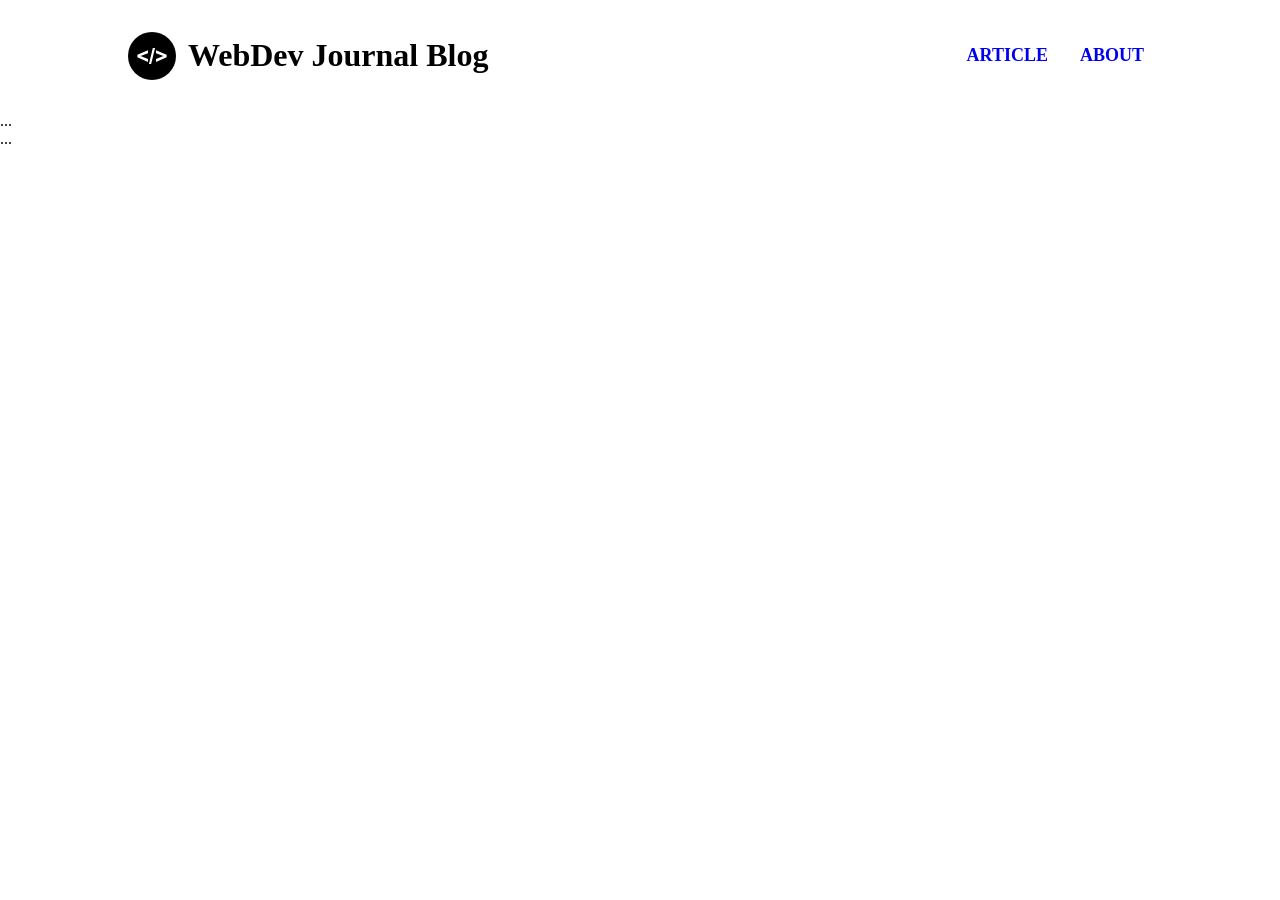
==== index.html @ 94ceb1b5 "site header html, and basic  css styling" ====
<!doctype html>
<html lang="en">
  <head>
    <!-- Basic meta -->
    <meta charset="UTF-8" />
    <meta name="viewport" content="width=device-width, initial-scale=1.0" />

    <!-- SEO & author -->
    <meta
      name="description"
      content="A learning journal blog documenting my front-end development journey using accessible HTML, CSS Grid, and Flexbox."
    />
    <meta name="author" content="Federico Celia" />

    <title>WebDeV Journal Blog</title>

    <!-- Favicons -->
    <link
      rel="icon"
      type="image/x-icon"
      href="./images/Favicon/Learning-journal-blog-favicon.ico"
    />

    <link
      rel="apple-touch-icon"
      sizes="180x180"
      href="./images/Favicon/Learning-journal-blog-favicon-180x180.png"
    />

    <link
      rel="icon"
      type="image/png"
      sizes="32x32"
      href="./images/Favicon/Learning-journal-blog-favicon-32x32.png"
    />
    <link
      rel="icon"
      type="image/png"
      sizes="16x16"
      href="./images/Favicon/Learning-journal-blog-favicon-16x16.png"
    />
    <link
      rel="icon"
      type="image/png"
      href="./images/Favicon/Learning-journal-blog-favicon.png"
    />
    <!-- Preferred system color-->

    <!-- <meta name="color-scheme" content="light dark" /> -->

    <!-- Styles -->
    <link rel="stylesheet" href="./css/style.css" />

    <!-- Script -->
    <script src="./script/script.js" defer></script>
  </head>

  <body>
    <header class="site-top-bar">
      <div class="site-branding-title">
        <svg
          class="site-logo"
          xmlns="http://www.w3.org/2000/svg"
          viewBox="0 0 512 512"
          role="img"
          aria-labelledby="logo-title logo-desc"
          focusable="false"
        >
          <title id="logo-title">WebDev Journal Blog</title>
          <desc id="logo-desc">
            Circular logo representing the WebDev Journal Blog.
          </desc>

          <circle cx="256" cy="256" r="256" />

          <g>
            <path
              fill="#ffffff"
              d="M213.12,319.776L99.872,270.544V243.28l113.248-49.008v32.112l-79.008,30.208l79.008,31.328V319.776z"
            />
            <path
              fill="#ffffff"
              d="M223.6,341.408l40.912-170.832h23.776l-41.36,170.832H223.6z"
            />
            <path
              fill="#ffffff"
              d="M298.768,319.904V288l79.104-31.104l-79.104-30.752V194.48l113.36,49.008v27.04L298.768,319.904z"
            />
          </g>
        </svg>

        <h1>WebDev Journal Blog</h1>
      </div>
      <nav class="nav-bar" aria-label="Primary navigation">
        <ul class="nav-bar-list">
          <!-- Home page <li><a href="index.html">Home</a></li> -->
          <li class="nav-links"><a href="./full-article.html">Article</a></li>
          <li class="nav-links"><a href="./about.html">About</a></li>
        </ul>
      </nav>
    </header>
    <main>...</main>
    <footer>...</footer>
  </body>
</html>
---- css/style.css ----
html,
body {
  margin: 0;
  padding: 0;
}

/* Header layout */
.site-top-bar {
  display: flex;
  justify-content: space-between;
  align-items: center;
  padding: 1rem;
  max-width: 80%;
  margin: 0 auto;
}

/* Branding */
.site-branding-title {
  display: flex;
  align-items: center;
  gap: 0.75rem;
}

.site-logo {
  width: 3rem;
  height: auto;
}

/* Navigation */
.nav-bar-list {
  display: flex;
  gap: 1rem;
  list-style: none;
  margin: 0;
  padding: 0;
}

.nav-bar-list a {
  text-decoration: none;
  display: block;
  padding: 0.5rem;
  text-transform: uppercase;
  font-size: 1.125rem;
  font-weight: 600;
}
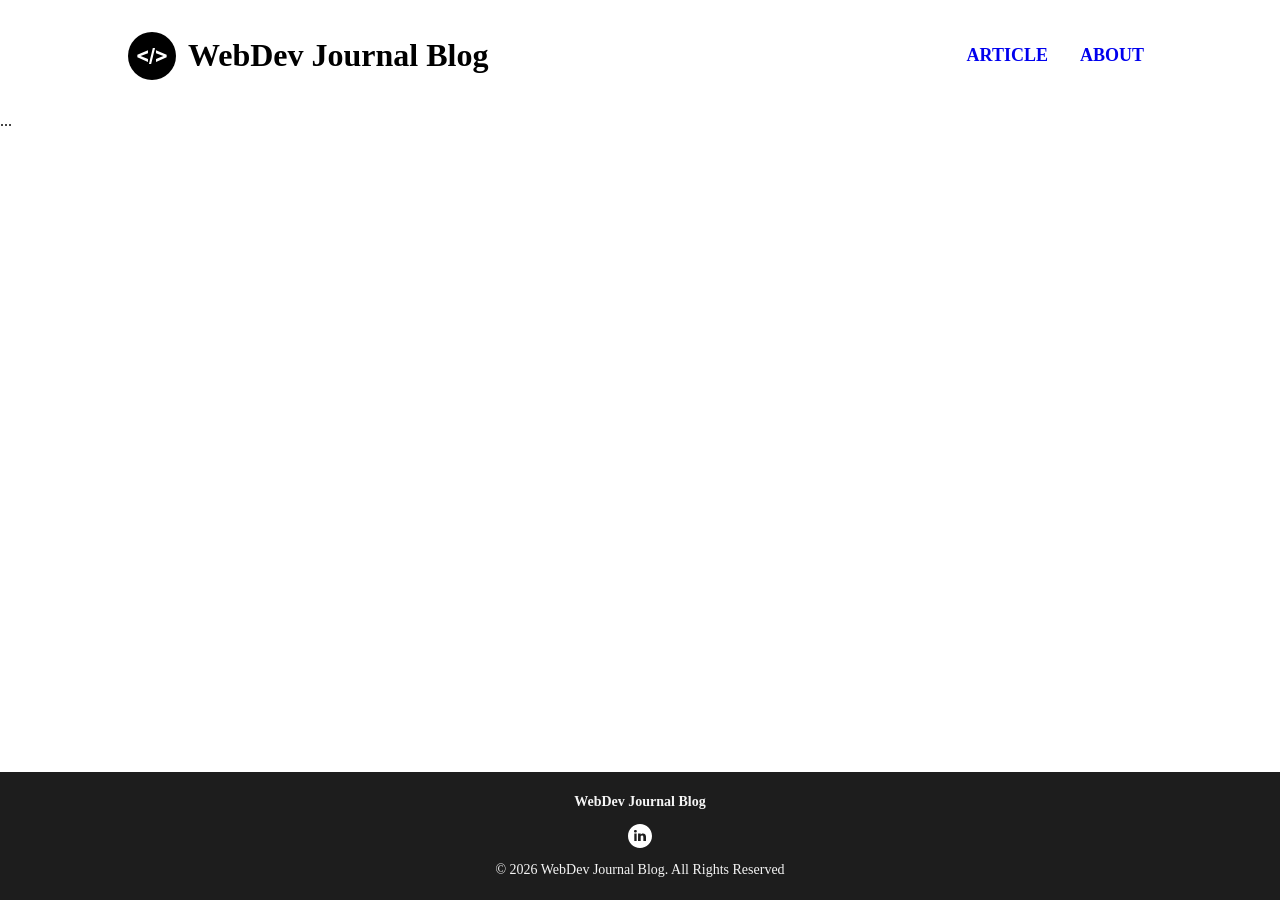
==== commit 51109368: "site footer html, and basic css styling" ====
--- a/index.html
+++ b/index.html
@@ -100,6 +100,34 @@
       </nav>
     </header>
     <main>...</main>
-    <footer>...</footer>
+    <footer class="site-footer">
+      <strong class="footer-title">WebDev Journal Blog</strong>
+
+      <nav aria-label="Footer social links">
+        <address>
+          <a
+            href="https://www.linkedin.com/in/federico-celia-13b3851a8/"
+            target="_blank"
+            rel="noopener noreferrer"
+            aria-label="Visit Federico Celia on LinkedIn"
+          >
+            <svg
+              class="social-icon"
+              xmlns="http://www.w3.org/2000/svg"
+              viewBox="-143 145 512 512"
+              aria-hidden="true"
+              focusable="false"
+            >
+              <path
+                class="social-icon-path"
+                d="M113,145c-141.4,0-256,114.6-256,256s114.6,256,256,256s256-114.6,256-256S254.4,145,113,145z M41.4,508.1H-8.5V348.4h49.9V508.1z M15.1,328.4h-0.4c-18.1,0-29.8-12.2-29.8-27.7c0-15.8,12.1-27.7,30.5-27.7c18.4,0,29.7,11.9,30.1,27.7C45.6,316.1,33.9,328.4,15.1,328.4z M241,508.1h-56.6v-82.6c0-21.6-8.8-36.4-28.3-36.4c-14.9,0-23.2,10-27,19.6c-1.4,3.4-1.2,8.2-1.2,13.1v86.3H71.8c0,0,0.7-146.4,0-159.7h56.1v25.1c3.3-11,21.2-26.6,49.8-26.6c35.5,0,63.3,23,63.3,72.4V508.1z"
+              />
+            </svg>
+          </a>
+        </address>
+      </nav>
+
+      <p class="copyright">© 2026 WebDev Journal Blog. All Rights Reserved</p>
+    </footer>
   </body>
 </html>
--- a/css/style.css
+++ b/css/style.css
@@ -2,6 +2,12 @@
 body {
   margin: 0;
   padding: 0;
+}
+
+body {
+  min-height: 100vh;
+  display: grid;
+  grid-template-rows: auto 1fr auto;
 }
 
 /* Header layout */
@@ -10,8 +16,8 @@
   justify-content: space-between;
   align-items: center;
   padding: 1rem;
-  max-width: 80%;
   margin: 0 auto;
+  width: 80%;
 }
 
 /* Branding */
@@ -43,3 +49,28 @@
   font-size: 1.125rem;
   font-weight: 600;
 }
+
+.site-footer {
+  display: flex;
+  flex-direction: column;
+  align-items: center;
+  justify-content: center;
+  background-color: #1d1d1d;
+  color: #f5f5f5;
+  font-size: 0.875rem;
+  margin: auto auto 0 auto;
+  padding: 0.5rem 0;
+  width: 100%;
+}
+
+.footer-title {
+  margin-top: 0.875rem;
+}
+
+.social-icon {
+  margin-top: 0.875rem;
+  width: 1.5rem;
+  height: auto;
+  display: block;
+  fill: white;
+}
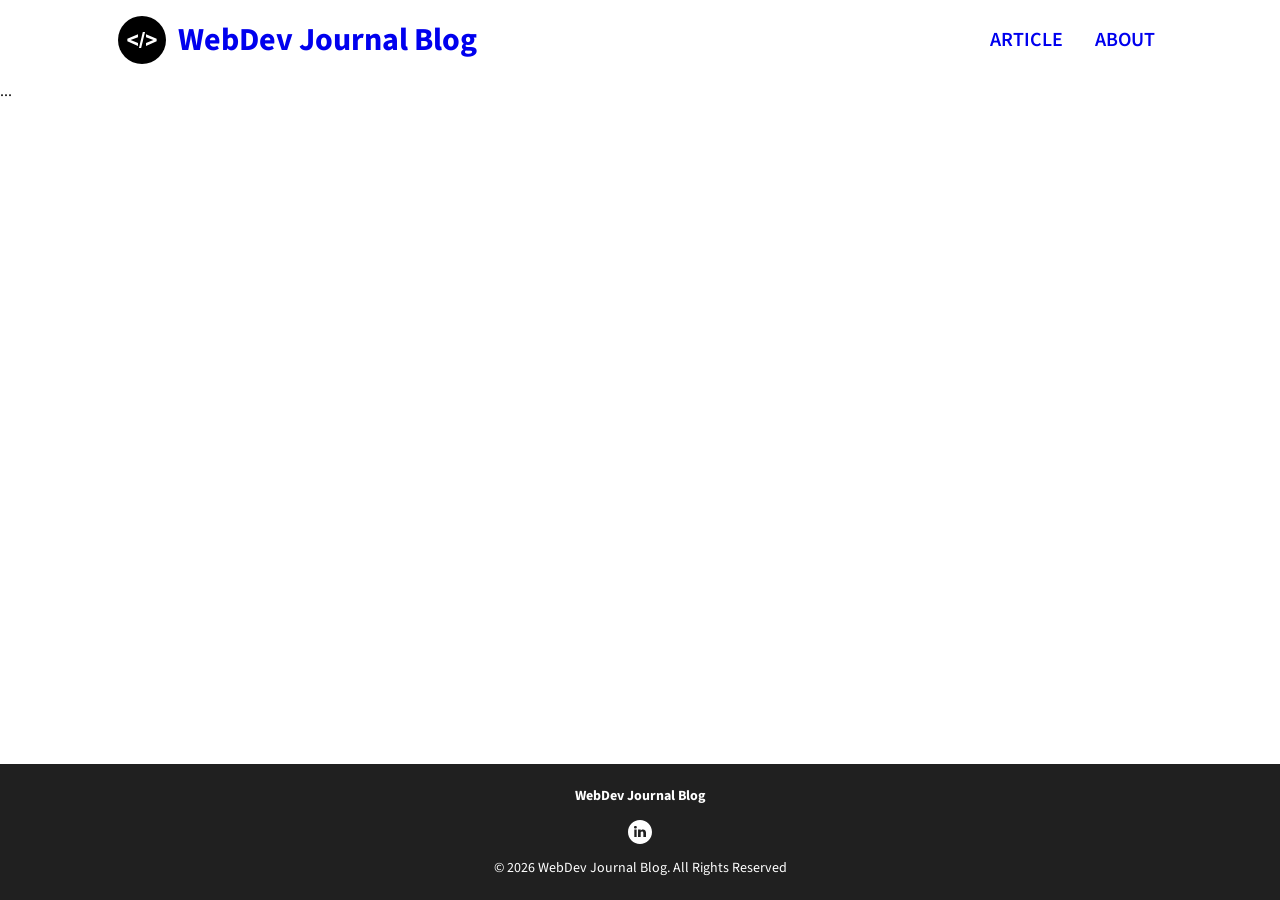
==== commit 0bace2f4: "add google font Source Sans and backup fonts, improve responsive header layout" ====
--- a/index.html
+++ b/index.html
@@ -48,6 +48,13 @@
 
     <!-- <meta name="color-scheme" content="light dark" /> -->
 
+    <!-- Fonts-->
+    <link rel="preconnect" href="https://fonts.googleapis.com" />
+    <link rel="preconnect" href="https://fonts.gstatic.com" crossorigin />
+    <link
+      href="https://fonts.googleapis.com/css2?family=Source+Sans+3:ital,wght@0,200..900;1,200..900&display=swap"
+      rel="stylesheet"
+    />
     <!-- Styles -->
     <link rel="stylesheet" href="./css/style.css" />
 
@@ -89,7 +96,7 @@
           </g>
         </svg>
 
-        <h1>WebDev Journal Blog</h1>
+        <a href="./index.html" class="brand-title">WebDev Journal Blog</a>
       </div>
       <nav class="nav-bar" aria-label="Primary navigation">
         <ul class="nav-bar-list">
--- a/css/style.css
+++ b/css/style.css
@@ -1,3 +1,7 @@
+* {
+  box-sizing: border-box;
+}
+
 html,
 body {
   margin: 0;
@@ -8,22 +12,33 @@
   min-height: 100vh;
   display: grid;
   grid-template-rows: auto 1fr auto;
+  font-family:
+    "Source Sans 3", "Source Sans Pro", system-ui, "Segoe UI", Roboto,
+    sans-serif;
+  color: rgb(14, 14, 14, 1);
+  background-color: rgb(255, 255, 255, 1);
+}
+
+h1 {
+  margin: 0;
+  padding: 0;
 }
 
 /* Header layout */
 .site-top-bar {
   display: flex;
-  justify-content: space-between;
-  align-items: center;
-  padding: 1rem;
-  margin: 0 auto;
-  width: 80%;
+  flex-direction: column;
+  justify-self: space-between;
+  width: 100%;
+  gap: 0.5rem;
+  padding: 1rem 1.25rem;
 }
 
 /* Branding */
 .site-branding-title {
   display: flex;
   align-items: center;
+  justify-content: center;
   gap: 0.75rem;
 }
 
@@ -32,9 +47,22 @@
   height: auto;
 }
 
+.brand-title {
+  font-size: clamp(1rem, 4vw, 2rem);
+  font-weight: 700;
+  text-decoration: none;
+}
+
 /* Navigation */
+
+.nav-bar {
+  display: flex;
+  justify-content: center;
+  align-items: center;
+}
 .nav-bar-list {
   display: flex;
+  justify-content: center;
   gap: 1rem;
   list-style: none;
   margin: 0;
@@ -46,7 +74,7 @@
   display: block;
   padding: 0.5rem;
   text-transform: uppercase;
-  font-size: 1.125rem;
+  font-size: clamp(0.875rem, 3vw, 1.25rem);
   font-weight: 600;
 }
 
@@ -55,10 +83,9 @@
   flex-direction: column;
   align-items: center;
   justify-content: center;
-  background-color: #1d1d1d;
-  color: #f5f5f5;
+  background-color: rgb(32, 32, 32, 1);
+  color: rgb(255, 255, 255, 1);
   font-size: 0.875rem;
-  margin: auto auto 0 auto;
   padding: 0.5rem 0;
   width: 100%;
 }
@@ -72,5 +99,17 @@
   width: 1.5rem;
   height: auto;
   display: block;
-  fill: white;
+  fill: rgb(255, 255, 255, 1);
 }
+
+@media (min-width: 414px) {
+  .site-top-bar {
+    flex-direction: row;
+    justify-content: space-between;
+    margin-inline: auto;
+    max-width: 1085px;
+  }
+}
+
+@media (min-width: 1085px) {
+}
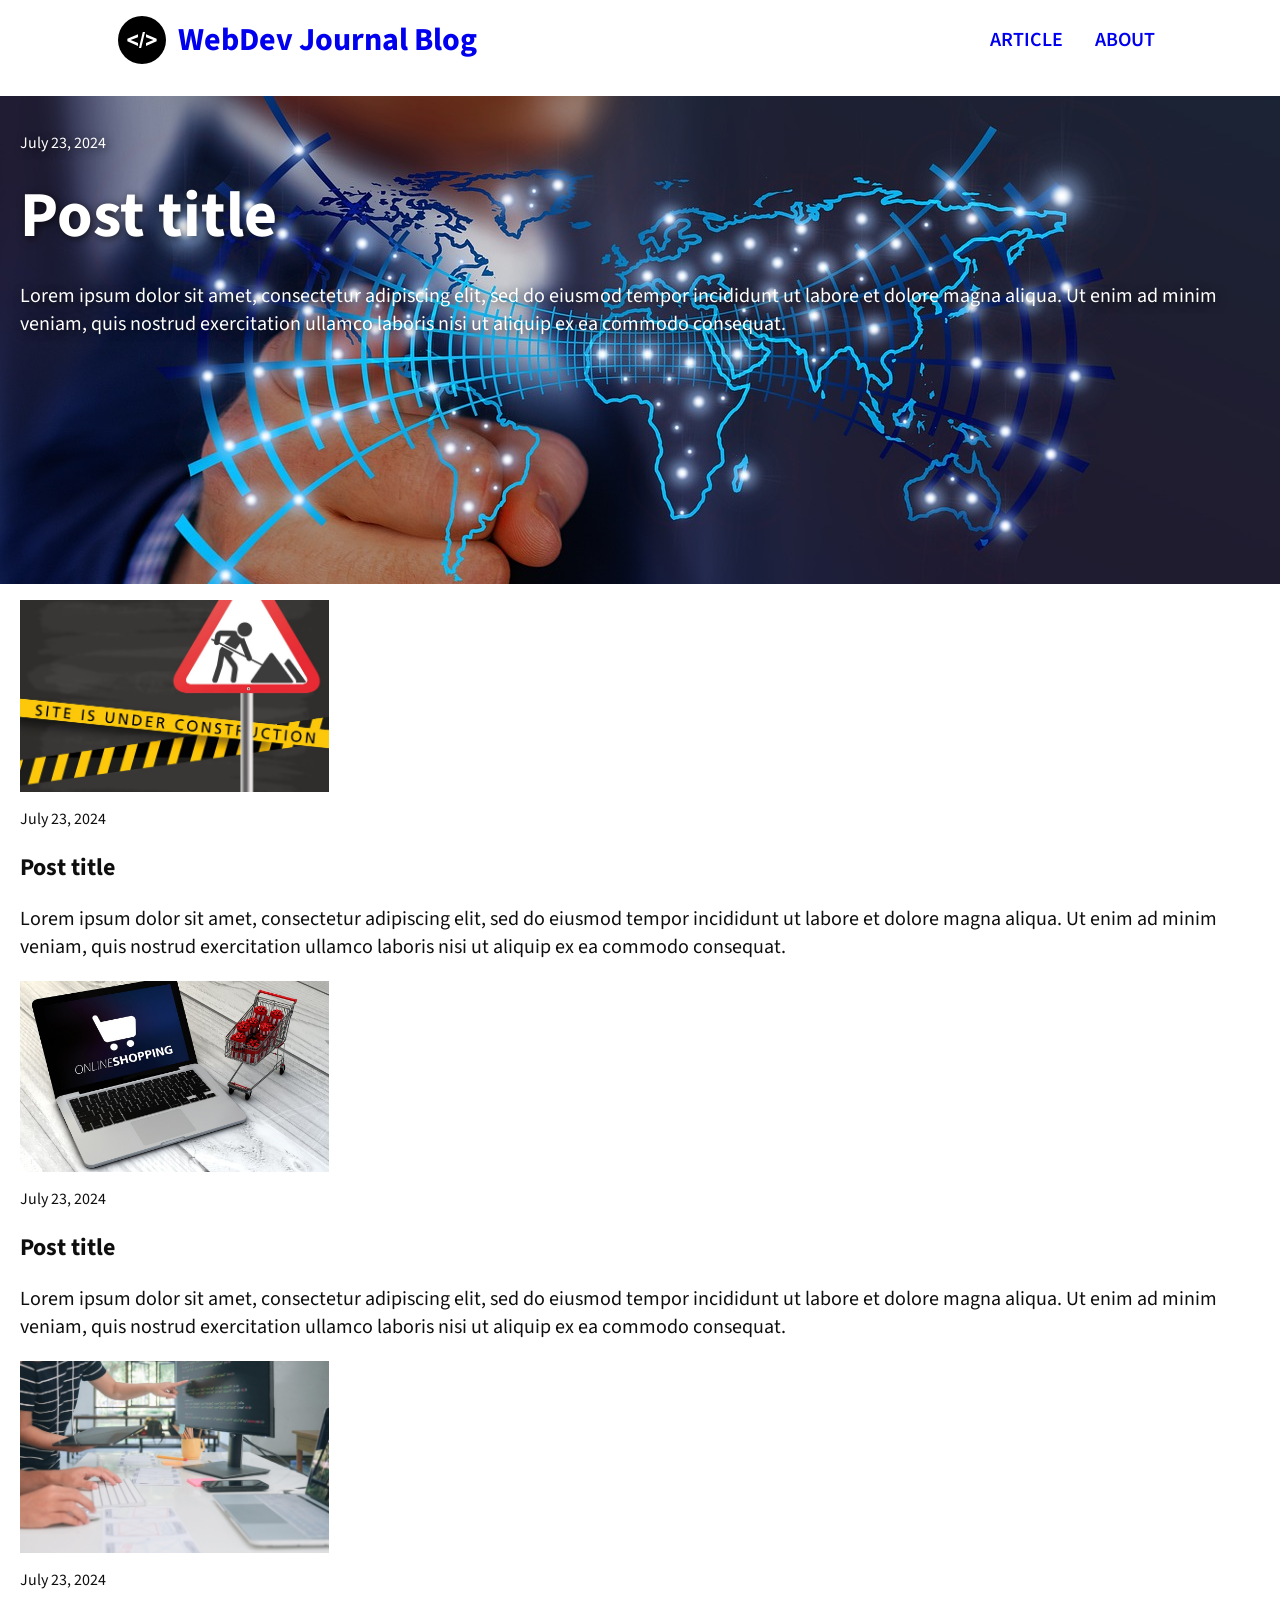
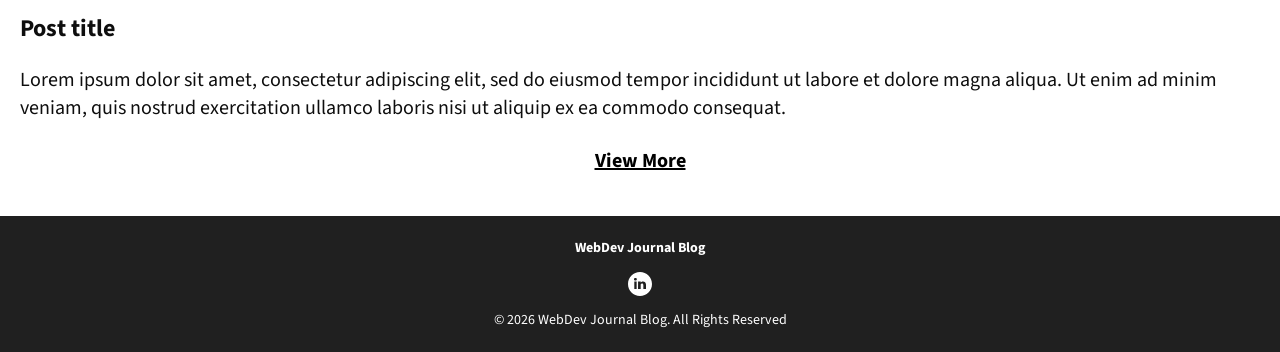
==== commit f1b8654d: "home page; main section html, main css styling, responsive font size" ====
--- a/index.html
+++ b/index.html
@@ -106,7 +106,65 @@
         </ul>
       </nav>
     </header>
-    <main>...</main>
+    <main>
+      <section class="latest-post-section">
+        <div class="latest-post-img-wrapper">
+          <img
+            src="./images/global-networking.jpg"
+            alt=""
+            class="latest post-img"
+          />
+        </div>
+        <p class="post-date">July 23, 2024</p>
+        <h1 class="latest-post-title">Post title</h1>
+        <p class="post-excerpt">
+          Lorem ipsum dolor sit amet, consectetur adipiscing elit, sed do
+          eiusmod tempor incididunt ut labore et dolore magna aliqua. Ut enim ad
+          minim veniam, quis nostrud exercitation ullamco laboris nisi ut
+          aliquip ex ea commodo consequat.
+        </p>
+      </section>
+      <section class="posts-sections">
+        <div class="post-img-wrapper">
+          <img src="./images/beta-version.jpg" alt="" class="post-img" />
+        </div>
+        <p class="post-date">July 23, 2024</p>
+        <h2 class="post-title">Post title</h2>
+        <p class="post-excerpt">
+          Lorem ipsum dolor sit amet, consectetur adipiscing elit, sed do
+          eiusmod tempor incididunt ut labore et dolore magna aliqua. Ut enim ad
+          minim veniam, quis nostrud exercitation ullamco laboris nisi ut
+          aliquip ex ea commodo consequat.
+        </p>
+      </section>
+      <section class="posts-sections">
+        <div class="post-img-wrapper">
+          <img src="./images/online-shopping.jpg" alt="" class="post-img" />
+        </div>
+        <p class="post-date">July 23, 2024</p>
+        <h2 class="post-title">Post title</h2>
+        <p class="post-excerpt">
+          Lorem ipsum dolor sit amet, consectetur adipiscing elit, sed do
+          eiusmod tempor incididunt ut labore et dolore magna aliqua. Ut enim ad
+          minim veniam, quis nostrud exercitation ullamco laboris nisi ut
+          aliquip ex ea commodo consequat.
+        </p>
+      </section>
+      <section class="posts-sections">
+        <div class="post-img-wrapper">
+          <img src="./images/team-work.jpg" alt="" class="post-img" />
+        </div>
+        <p class="post-date">July 23, 2024</p>
+        <h2 class="post-title">Post title</h2>
+        <p class="post-excerpt">
+          Lorem ipsum dolor sit amet, consectetur adipiscing elit, sed do
+          eiusmod tempor incididunt ut labore et dolore magna aliqua. Ut enim ad
+          minim veniam, quis nostrud exercitation ullamco laboris nisi ut
+          aliquip ex ea commodo consequat.
+        </p>
+      </section>
+      <button type="button" class="load-more-posts-btn">View More</button>
+    </main>
     <footer class="site-footer">
       <strong class="footer-title">WebDev Journal Blog</strong>
 
--- a/css/style.css
+++ b/css/style.css
@@ -19,16 +19,24 @@
   background-color: rgb(255, 255, 255, 1);
 }
 
+main {
+  padding: 1rem 1.25rem;
+}
+
 h1 {
   margin: 0;
   padding: 0;
+}
+
+.latest-post-title {
+  font-size: clamp(2rem, 5vw, 4rem);
+  font-weight: 700;
 }
 
 /* Header layout */
 .site-top-bar {
   display: flex;
   flex-direction: column;
-  justify-self: space-between;
   width: 100%;
   gap: 0.5rem;
   padding: 1rem 1.25rem;
@@ -102,6 +110,62 @@
   fill: rgb(255, 255, 255, 1);
 }
 
+.latest-post-section {
+  position: relative;
+
+  width: calc(100% + 2.5rem); /* left + right padding */
+  margin-inline: -1.25rem; /* cancel main padding */
+  padding: 1.25rem;
+
+  aspect-ratio: 414 / 293;
+  margin-bottom: 1rem;
+  color: rgb(255, 255, 255);
+  text-shadow: 2px 2px 10px rgba(0, 0, 0, 0.7);
+}
+
+.latest-post-img-wrapper {
+  position: absolute;
+
+  inset: 0; /* top, right, bottom, left = 0 */
+  z-index: 0;
+}
+
+.latest-post-section > :not(.latest-post-img-wrapper) {
+  position: relative;
+  z-index: 10;
+}
+
+.post-img-wrapper {
+  aspect-ratio: 374 / 232;
+  overflow: hidden;
+}
+.post-img {
+  width: 100%;
+  height: 100%;
+  object-fit: cover;
+}
+
+.post-date {
+  font-size: clamp(0.75rem, 3vw, 1rem);
+}
+
+.post-excerpt {
+  font-size: clamp(0.875rem, 3vw, 1.25rem);
+}
+
+.load-more-posts-btn {
+  font-family: inherit;
+  background-color: white;
+  border: none;
+  font-size: clamp(0.875rem, 3vw, 1.25rem);
+  font-weight: 700;
+  text-decoration: underline;
+  cursor: pointer;
+  margin: 1.5rem auto;
+  width: fit-content;
+  display: block;
+}
+
 @media (min-width: 414px) {
   .site-top-bar {
     flex-direction: row;
@@ -112,4 +176,11 @@
 }
 
 @media (min-width: 1085px) {
+  .post-img-wrapper {
+    max-width: 309px;
+    aspect-ratio: 374 / 232;
+  }
+  .latest-post-section {
+    max-height: 488px;
+  }
 }
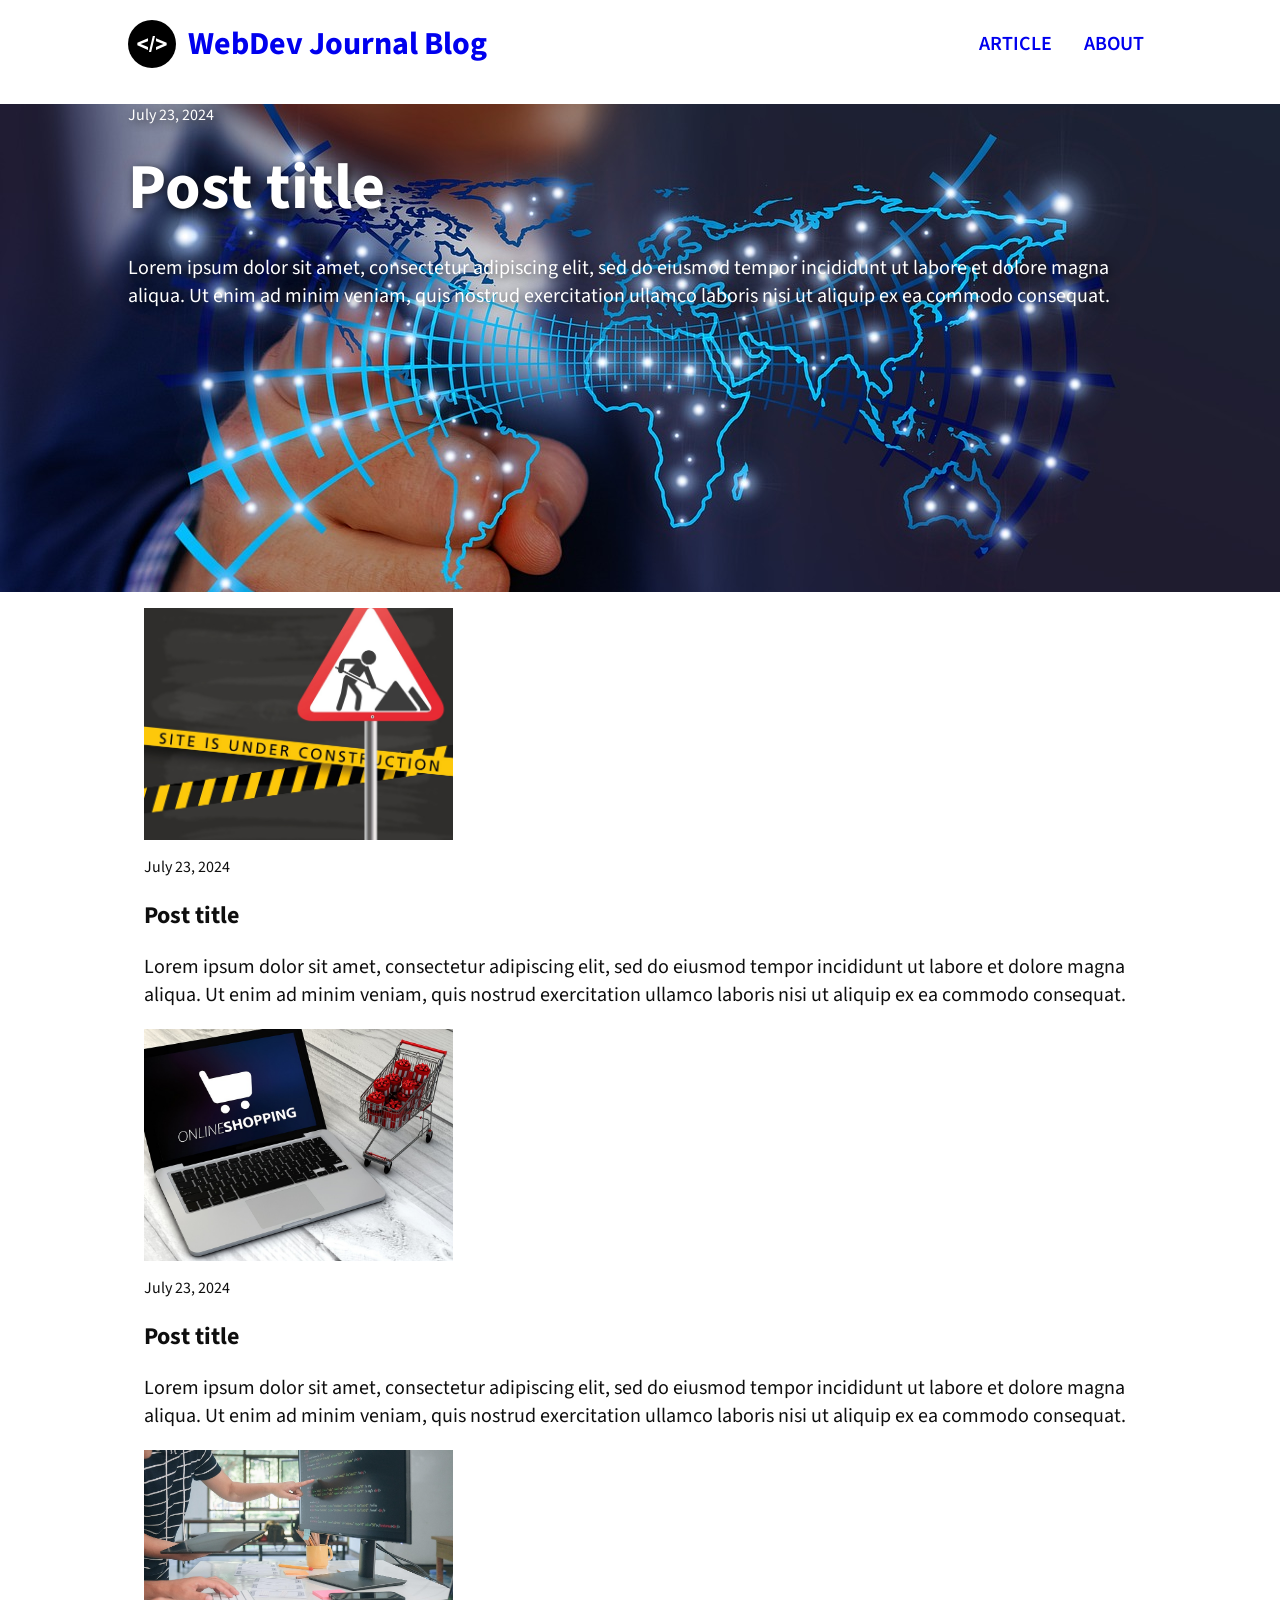
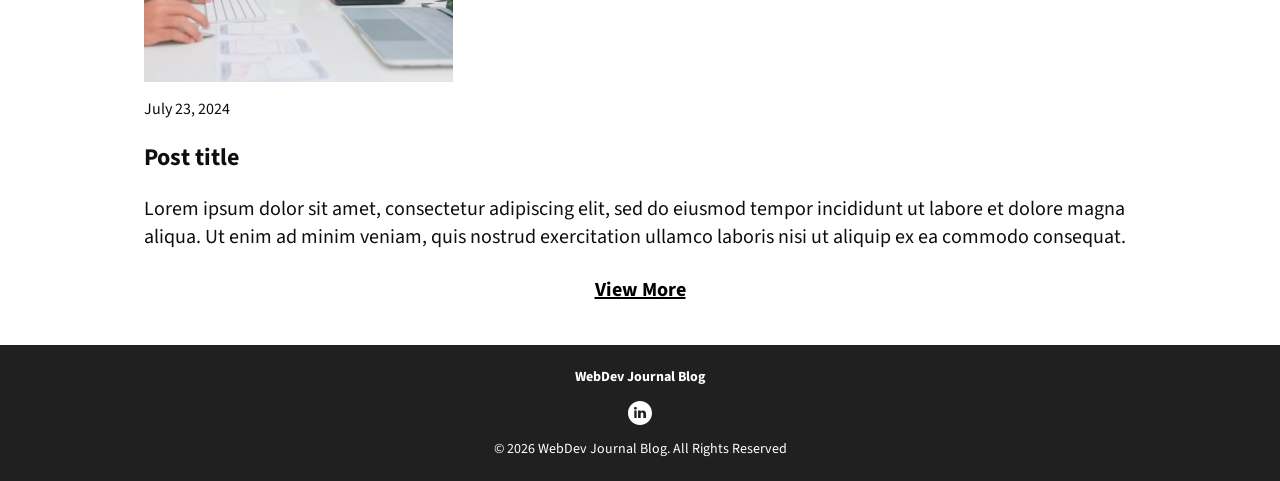
==== commit 6e02bd67: "refactor css, adjust left padding of latest post" ====
--- a/index.html
+++ b/index.html
@@ -115,55 +115,59 @@
             class="latest post-img"
           />
         </div>
-        <p class="post-date">July 23, 2024</p>
-        <h1 class="latest-post-title">Post title</h1>
-        <p class="post-excerpt">
-          Lorem ipsum dolor sit amet, consectetur adipiscing elit, sed do
-          eiusmod tempor incididunt ut labore et dolore magna aliqua. Ut enim ad
-          minim veniam, quis nostrud exercitation ullamco laboris nisi ut
-          aliquip ex ea commodo consequat.
-        </p>
+        <div class="latest-post-content">
+          <p class="post-date">July 23, 2024</p>
+          <h1 class="latest-post-title">Post title</h1>
+          <p class="post-excerpt">
+            Lorem ipsum dolor sit amet, consectetur adipiscing elit, sed do
+            eiusmod tempor incididunt ut labore et dolore magna aliqua. Ut enim
+            ad minim veniam, quis nostrud exercitation ullamco laboris nisi ut
+            aliquip ex ea commodo consequat.
+          </p>
+        </div>
       </section>
-      <section class="posts-sections">
-        <div class="post-img-wrapper">
-          <img src="./images/beta-version.jpg" alt="" class="post-img" />
-        </div>
-        <p class="post-date">July 23, 2024</p>
-        <h2 class="post-title">Post title</h2>
-        <p class="post-excerpt">
-          Lorem ipsum dolor sit amet, consectetur adipiscing elit, sed do
-          eiusmod tempor incididunt ut labore et dolore magna aliqua. Ut enim ad
-          minim veniam, quis nostrud exercitation ullamco laboris nisi ut
-          aliquip ex ea commodo consequat.
-        </p>
-      </section>
-      <section class="posts-sections">
-        <div class="post-img-wrapper">
-          <img src="./images/online-shopping.jpg" alt="" class="post-img" />
-        </div>
-        <p class="post-date">July 23, 2024</p>
-        <h2 class="post-title">Post title</h2>
-        <p class="post-excerpt">
-          Lorem ipsum dolor sit amet, consectetur adipiscing elit, sed do
-          eiusmod tempor incididunt ut labore et dolore magna aliqua. Ut enim ad
-          minim veniam, quis nostrud exercitation ullamco laboris nisi ut
-          aliquip ex ea commodo consequat.
-        </p>
-      </section>
-      <section class="posts-sections">
-        <div class="post-img-wrapper">
-          <img src="./images/team-work.jpg" alt="" class="post-img" />
-        </div>
-        <p class="post-date">July 23, 2024</p>
-        <h2 class="post-title">Post title</h2>
-        <p class="post-excerpt">
-          Lorem ipsum dolor sit amet, consectetur adipiscing elit, sed do
-          eiusmod tempor incididunt ut labore et dolore magna aliqua. Ut enim ad
-          minim veniam, quis nostrud exercitation ullamco laboris nisi ut
-          aliquip ex ea commodo consequat.
-        </p>
-      </section>
-      <button type="button" class="load-more-posts-btn">View More</button>
+      <div class="posts-container">
+        <section class="posts-sections">
+          <div class="post-img-wrapper">
+            <img src="./images/beta-version.jpg" alt="" class="post-img" />
+          </div>
+          <p class="post-date">July 23, 2024</p>
+          <h2 class="post-title">Post title</h2>
+          <p class="post-excerpt">
+            Lorem ipsum dolor sit amet, consectetur adipiscing elit, sed do
+            eiusmod tempor incididunt ut labore et dolore magna aliqua. Ut enim
+            ad minim veniam, quis nostrud exercitation ullamco laboris nisi ut
+            aliquip ex ea commodo consequat.
+          </p>
+        </section>
+        <section class="posts-sections">
+          <div class="post-img-wrapper">
+            <img src="./images/online-shopping.jpg" alt="" class="post-img" />
+          </div>
+          <p class="post-date">July 23, 2024</p>
+          <h2 class="post-title">Post title</h2>
+          <p class="post-excerpt">
+            Lorem ipsum dolor sit amet, consectetur adipiscing elit, sed do
+            eiusmod tempor incididunt ut labore et dolore magna aliqua. Ut enim
+            ad minim veniam, quis nostrud exercitation ullamco laboris nisi ut
+            aliquip ex ea commodo consequat.
+          </p>
+        </section>
+        <section class="posts-sections">
+          <div class="post-img-wrapper">
+            <img src="./images/team-work.jpg" alt="" class="post-img" />
+          </div>
+          <p class="post-date">July 23, 2024</p>
+          <h2 class="post-title">Post title</h2>
+          <p class="post-excerpt">
+            Lorem ipsum dolor sit amet, consectetur adipiscing elit, sed do
+            eiusmod tempor incididunt ut labore et dolore magna aliqua. Ut enim
+            ad minim veniam, quis nostrud exercitation ullamco laboris nisi ut
+            aliquip ex ea commodo consequat.
+          </p>
+        </section>
+        <button type="button" class="load-more-posts-btn">View More</button>
+      </div>
     </main>
     <footer class="site-footer">
       <strong class="footer-title">WebDev Journal Blog</strong>
--- a/css/style.css
+++ b/css/style.css
@@ -1,3 +1,7 @@
+/* ==================================================
+   Base / Reset
+   ================================================== */
+
 * {
   box-sizing: border-box;
 }
@@ -8,20 +12,29 @@
   padding: 0;
 }
 
+/* ==================================================
+   Document / Global layout
+   ================================================== */
+
 body {
-  min-height: 100vh;
+  background-color: rgb(255, 255, 255, 1);
+  color: rgb(14, 14, 14, 1);
   display: grid;
-  grid-template-rows: auto 1fr auto;
   font-family:
     "Source Sans 3", "Source Sans Pro", system-ui, "Segoe UI", Roboto,
     sans-serif;
-  color: rgb(14, 14, 14, 1);
-  background-color: rgb(255, 255, 255, 1);
+  grid-template-rows: auto 1fr auto;
+  min-height: 100vh;
 }
 
 main {
   padding: 1rem 1.25rem;
-}
+  padding-top: 0;
+}
+
+/* ==================================================
+   Typography
+   ================================================== */
 
 h1 {
   margin: 0;
@@ -33,26 +46,41 @@
   font-weight: 700;
 }
 
-/* Header layout */
+.post-date {
+  font-size: clamp(0.75rem, 3vw, 1rem);
+}
+
+.post-excerpt {
+  font-size: clamp(0.875rem, 3vw, 1.25rem);
+}
+
+/* ==================================================
+   Header
+   ================================================== */
+
 .site-top-bar {
   display: flex;
   flex-direction: column;
+  gap: 0.5rem;
+
+  padding-block: clamp(1rem, 5vw, 1.25rem);
+  padding-inline: 1.25rem;
+
   width: 100%;
-  gap: 0.5rem;
-  padding: 1rem 1.25rem;
-}
-
-/* Branding */
+}
+
+/* ---------- Branding ---------- */
+
 .site-branding-title {
-  display: flex;
   align-items: center;
-  justify-content: center;
+  display: flex;
   gap: 0.75rem;
+  justify-content: center;
 }
 
 .site-logo {
+  height: auto;
   width: 3rem;
-  height: auto;
 }
 
 .brand-title {
@@ -61,39 +89,44 @@
   text-decoration: none;
 }
 
-/* Navigation */
+/* ---------- Navigation ---------- */
 
 .nav-bar {
-  display: flex;
-  justify-content: center;
   align-items: center;
-}
+  display: flex;
+  justify-content: center;
+}
+
 .nav-bar-list {
   display: flex;
-  justify-content: center;
   gap: 1rem;
+  justify-content: center;
   list-style: none;
   margin: 0;
   padding: 0;
 }
 
 .nav-bar-list a {
-  text-decoration: none;
   display: block;
-  padding: 0.5rem;
-  text-transform: uppercase;
   font-size: clamp(0.875rem, 3vw, 1.25rem);
   font-weight: 600;
-}
+  padding: 0.5rem;
+  text-decoration: none;
+  text-transform: uppercase;
+}
+
+/* ==================================================
+   Footer
+   ================================================== */
 
 .site-footer {
-  display: flex;
-  flex-direction: column;
   align-items: center;
-  justify-content: center;
   background-color: rgb(32, 32, 32, 1);
   color: rgb(255, 255, 255, 1);
+  display: flex;
+  flex-direction: column;
   font-size: 0.875rem;
+  justify-content: center;
   padding: 0.5rem 0;
   width: 100%;
 }
@@ -103,84 +136,103 @@
 }
 
 .social-icon {
+  display: block;
+  fill: rgb(255, 255, 255, 1);
+  height: auto;
   margin-top: 0.875rem;
   width: 1.5rem;
-  height: auto;
-  display: block;
-  fill: rgb(255, 255, 255, 1);
-}
+}
+
+/* ==================================================
+   Latest post (hero section)
+   ================================================== */
 
 .latest-post-section {
+  aspect-ratio: 414 / 293;
+  color: rgb(255, 255, 255, 1);
+  margin-bottom: 1rem;
+  margin-inline: -1.25rem;
+  padding: 1.25rem;
   position: relative;
-
-  width: calc(100% + 2.5rem); /* left + right padding */
-  margin-inline: -1.25rem; /* cancel main padding */
-  padding: 1.25rem;
-
-  aspect-ratio: 414 / 293;
-  margin-bottom: 1rem;
-  color: rgb(255, 255, 255);
   text-shadow: 2px 2px 10px rgba(0, 0, 0, 0.7);
+  width: calc(100% + 2.5rem);
 }
 
 .latest-post-img-wrapper {
+  inset: 0;
   position: absolute;
-
-  inset: 0; /* top, right, bottom, left = 0 */
   z-index: 0;
 }
 
+/* Lift hero content above background image */
 .latest-post-section > :not(.latest-post-img-wrapper) {
   position: relative;
   z-index: 10;
 }
 
+/* ==================================================
+   Post images
+   ================================================== */
+
 .post-img-wrapper {
   aspect-ratio: 374 / 232;
   overflow: hidden;
 }
+
 .post-img {
-  width: 100%;
   height: 100%;
   object-fit: cover;
-}
-
-.post-date {
-  font-size: clamp(0.75rem, 3vw, 1rem);
-}
-
-.post-excerpt {
-  font-size: clamp(0.875rem, 3vw, 1.25rem);
-}
+  width: 100%;
+}
+
+/* ==================================================
+   Buttons
+   ================================================== */
 
 .load-more-posts-btn {
+  background-color: rgb(255, 255, 255, 1);
+  border: none;
+  cursor: pointer;
+  display: block;
   font-family: inherit;
-  background-color: white;
-  border: none;
   font-size: clamp(0.875rem, 3vw, 1.25rem);
   font-weight: 700;
+  margin: 1.5rem auto;
   text-decoration: underline;
-  cursor: pointer;
-  margin: 1.5rem auto;
   width: fit-content;
-  display: block;
-}
+}
+
+/* ==================================================
+   Media queries
+   ================================================== */
 
 @media (min-width: 414px) {
   .site-top-bar {
     flex-direction: row;
     justify-content: space-between;
     margin-inline: auto;
-    max-width: 1085px;
-  }
-}
-
-@media (min-width: 1085px) {
+    max-width: 80%;
+    padding-inline: 0;
+  }
+}
+
+@media (min-width: 1086px) {
   .post-img-wrapper {
+    aspect-ratio: 309 / 232;
     max-width: 309px;
-    aspect-ratio: 374 / 232;
-  }
+  }
+  .latest-post-content {
+    width: 80%;
+    margin: 0 auto;
+  }
+
   .latest-post-section {
     max-height: 488px;
-  }
-}
+    padding: 0;
+  }
+
+  .posts-container {
+    max-width: 80%;
+    margin: 0 auto;
+  }
+}
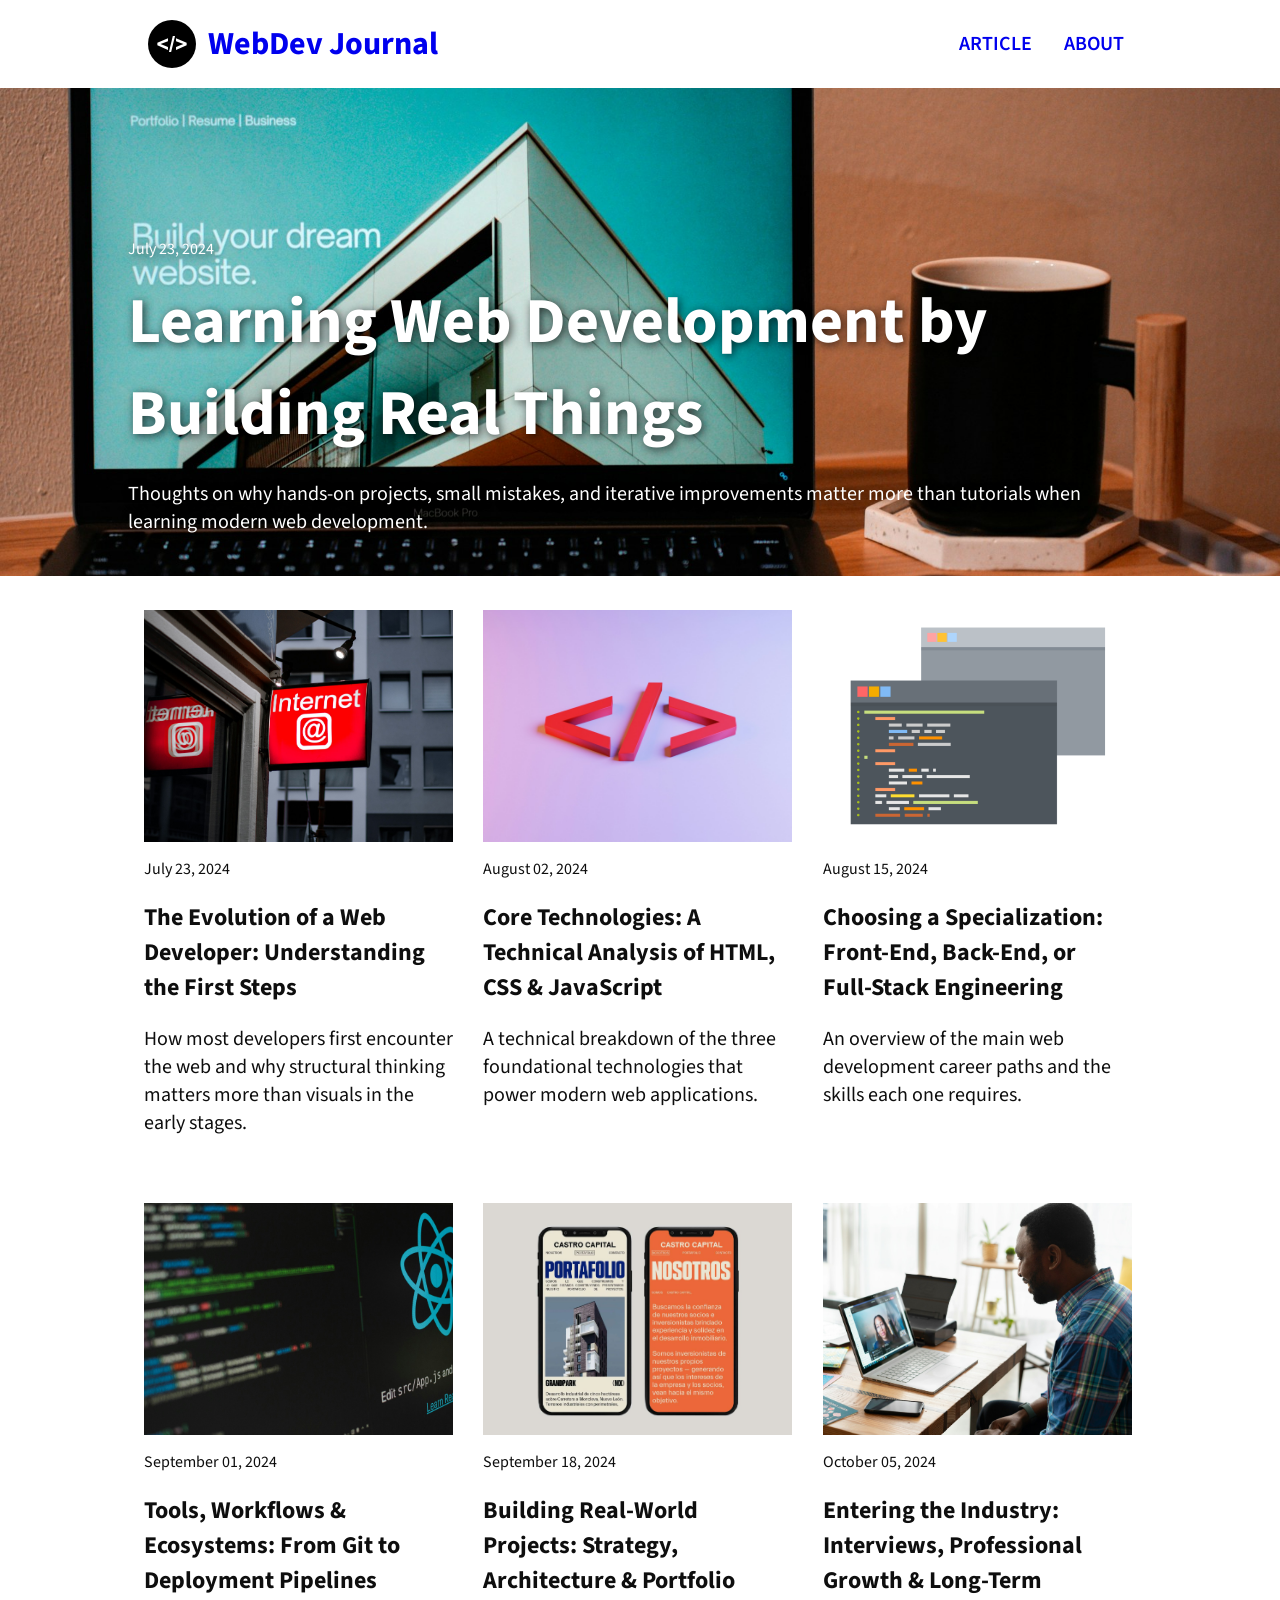
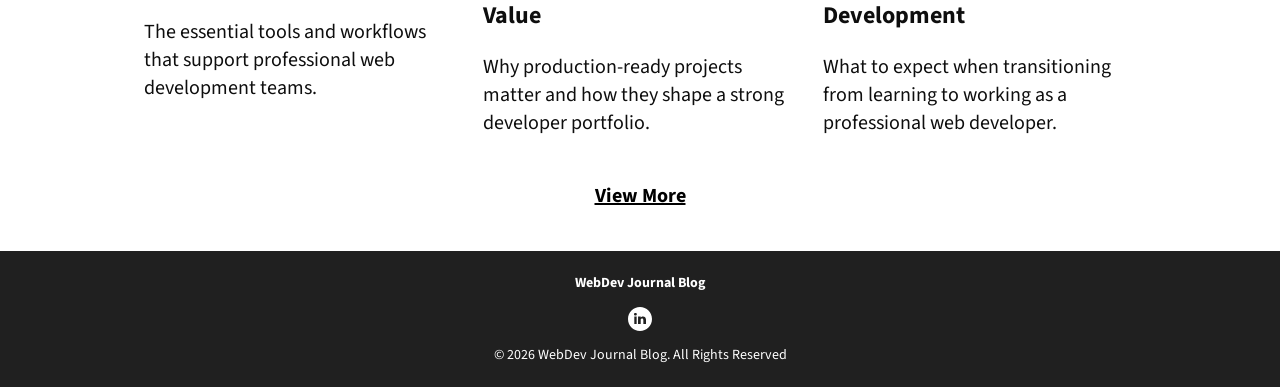
==== commit 5a9d5a0b: "hardcoded html for home page, grid layout, test code for full article & article grid" ====
--- a/index.html
+++ b/index.html
@@ -96,7 +96,7 @@
           </g>
         </svg>
 
-        <a href="./index.html" class="brand-title">WebDev Journal Blog</a>
+        <a href="./index.html" class="brand-title">WebDev Journal</a>
       </div>
       <nav class="nav-bar" aria-label="Primary navigation">
         <ul class="nav-bar-list">
@@ -110,64 +110,137 @@
       <section class="latest-post-section">
         <div class="latest-post-img-wrapper">
           <img
-            src="./images/global-networking.jpg"
+            src="./images/building-website.jpg"
             alt=""
             class="latest post-img"
           />
         </div>
         <div class="latest-post-content">
           <p class="post-date">July 23, 2024</p>
-          <h1 class="latest-post-title">Post title</h1>
-          <p class="post-excerpt">
-            Lorem ipsum dolor sit amet, consectetur adipiscing elit, sed do
-            eiusmod tempor incididunt ut labore et dolore magna aliqua. Ut enim
-            ad minim veniam, quis nostrud exercitation ullamco laboris nisi ut
-            aliquip ex ea commodo consequat.
+          <h1 class="latest-post-title">
+            Learning Web Development by Building Real Things
+          </h1>
+          <p class="post-excerpt">
+            Thoughts on why hands‑on projects, small mistakes, and iterative
+            improvements matter more than tutorials when learning modern web
+            development.
           </p>
         </div>
       </section>
-      <div class="posts-container">
-        <section class="posts-sections">
-          <div class="post-img-wrapper">
-            <img src="./images/beta-version.jpg" alt="" class="post-img" />
-          </div>
+      <div class="posts-container posts-grid">
+        <!-- POST 1 -->
+        <section class="posts-sections">
+          <div class="post-img-wrapper">
+            <img src="./images/internet.jpg" alt="" class="post-img" />
+          </div>
+
           <p class="post-date">July 23, 2024</p>
-          <h2 class="post-title">Post title</h2>
-          <p class="post-excerpt">
-            Lorem ipsum dolor sit amet, consectetur adipiscing elit, sed do
-            eiusmod tempor incididunt ut labore et dolore magna aliqua. Ut enim
-            ad minim veniam, quis nostrud exercitation ullamco laboris nisi ut
-            aliquip ex ea commodo consequat.
-          </p>
-        </section>
-        <section class="posts-sections">
-          <div class="post-img-wrapper">
-            <img src="./images/online-shopping.jpg" alt="" class="post-img" />
-          </div>
-          <p class="post-date">July 23, 2024</p>
-          <h2 class="post-title">Post title</h2>
-          <p class="post-excerpt">
-            Lorem ipsum dolor sit amet, consectetur adipiscing elit, sed do
-            eiusmod tempor incididunt ut labore et dolore magna aliqua. Ut enim
-            ad minim veniam, quis nostrud exercitation ullamco laboris nisi ut
-            aliquip ex ea commodo consequat.
-          </p>
-        </section>
-        <section class="posts-sections">
-          <div class="post-img-wrapper">
-            <img src="./images/team-work.jpg" alt="" class="post-img" />
-          </div>
-          <p class="post-date">July 23, 2024</p>
-          <h2 class="post-title">Post title</h2>
-          <p class="post-excerpt">
-            Lorem ipsum dolor sit amet, consectetur adipiscing elit, sed do
-            eiusmod tempor incididunt ut labore et dolore magna aliqua. Ut enim
-            ad minim veniam, quis nostrud exercitation ullamco laboris nisi ut
-            aliquip ex ea commodo consequat.
-          </p>
-        </section>
-        <button type="button" class="load-more-posts-btn">View More</button>
+
+          <h2 class="post-title">
+            The Evolution of a Web Developer: Understanding the First Steps
+          </h2>
+
+          <p class="post-excerpt">
+            How most developers first encounter the web and why structural
+            thinking matters more than visuals in the early stages.
+          </p>
+        </section>
+
+        <!-- POST 2 -->
+        <section class="posts-sections">
+          <div class="post-img-wrapper">
+            <img src="./images/core-tecnology.jpg" alt="" class="post-img" />
+          </div>
+
+          <p class="post-date">August 02, 2024</p>
+
+          <h2 class="post-title">
+            Core Technologies: A Technical Analysis of HTML, CSS &amp;
+            JavaScript
+          </h2>
+
+          <p class="post-excerpt">
+            A technical breakdown of the three foundational technologies that
+            power modern web applications.
+          </p>
+        </section>
+
+        <!-- POST 3 -->
+        <section class="posts-sections">
+          <div class="post-img-wrapper">
+            <img src="./images/full-stack.png" alt="" class="post-img" />
+          </div>
+
+          <p class="post-date">August 15, 2024</p>
+
+          <h2 class="post-title">
+            Choosing a Specialization: Front‑End, Back‑End, or Full‑Stack
+            Engineering
+          </h2>
+
+          <p class="post-excerpt">
+            An overview of the main web development career paths and the skills
+            each one requires.
+          </p>
+        </section>
+
+        <!-- POST 4 -->
+        <section class="posts-sections">
+          <div class="post-img-wrapper">
+            <img src="./images/framework.jpg" alt="" class="post-img" />
+          </div>
+
+          <p class="post-date">September 01, 2024</p>
+
+          <h2 class="post-title">
+            Tools, Workflows &amp; Ecosystems: From Git to Deployment Pipelines
+          </h2>
+
+          <p class="post-excerpt">
+            The essential tools and workflows that support professional web
+            development teams.
+          </p>
+        </section>
+
+        <!-- POST 5 -->
+        <section class="posts-sections">
+          <div class="post-img-wrapper">
+            <img src="./images/portfolio.jpg" alt="" class="post-img" />
+          </div>
+
+          <p class="post-date">September 18, 2024</p>
+
+          <h2 class="post-title">
+            Building Real‑World Projects: Strategy, Architecture &amp; Portfolio
+            Value
+          </h2>
+
+          <p class="post-excerpt">
+            Why production‑ready projects matter and how they shape a strong
+            developer portfolio.
+          </p>
+        </section>
+
+        <!-- POST 6 -->
+        <section class="posts-sections">
+          <div class="post-img-wrapper">
+            <img src="./images/interview.jpg" alt="" class="post-img" />
+          </div>
+
+          <p class="post-date">October 05, 2024</p>
+
+          <h2 class="post-title">
+            Entering the Industry: Interviews, Professional Growth &amp;
+            Long‑Term Development
+          </h2>
+
+          <p class="post-excerpt">
+            What to expect when transitioning from learning to working as a
+            professional web developer.
+          </p>
+        </section>
       </div>
+      <button type="button" class="load-more-posts-btn">View More</button>
     </main>
     <footer class="site-footer">
       <strong class="footer-title">WebDev Journal Blog</strong>
--- a/css/style.css
+++ b/css/style.css
@@ -148,9 +148,11 @@
    ================================================== */
 
 .latest-post-section {
+  display: flex;
+  align-items: flex-end;
   aspect-ratio: 414 / 293;
   color: rgb(255, 255, 255, 1);
-  margin-bottom: 1rem;
+  margin-bottom: 2.125rem;
   margin-inline: -1.25rem;
   padding: 1.25rem;
   position: relative;
@@ -183,6 +185,7 @@
   height: 100%;
   object-fit: cover;
   width: 100%;
+  display: block;
 }
 
 /* ==================================================
@@ -211,12 +214,15 @@
     flex-direction: row;
     justify-content: space-between;
     margin-inline: auto;
+    padding-inline: 1.25rem;
+  }
+}
+
+@media (min-width: 1086px) {
+  .site-top-bar {
     max-width: 80%;
-    padding-inline: 0;
-  }
-}
-
-@media (min-width: 1086px) {
+  }
+
   .post-img-wrapper {
     aspect-ratio: 309 / 232;
     max-width: 309px;
@@ -228,7 +234,7 @@
 
   .latest-post-section {
     max-height: 488px;
-    padding: 0;
+    padding-inline: 0;
   }
 
   .posts-container {
@@ -236,3 +242,17 @@
     margin: 0 auto;
   }
 }
+
+.posts-grid {
+  display: grid;
+  grid-template-columns: repeat(auto-fit, minmax(414px, 1fr));
+  gap: 2.5625rem;
+}
+
+@media (min-width: 414px) {
+  .posts-grid {
+    grid-template-columns: repeat(auto-fit, minmax(309px, 1fr));
+    row-gap: 2.875rem;
+    column-gap: 1.625rem;
+  }
+}
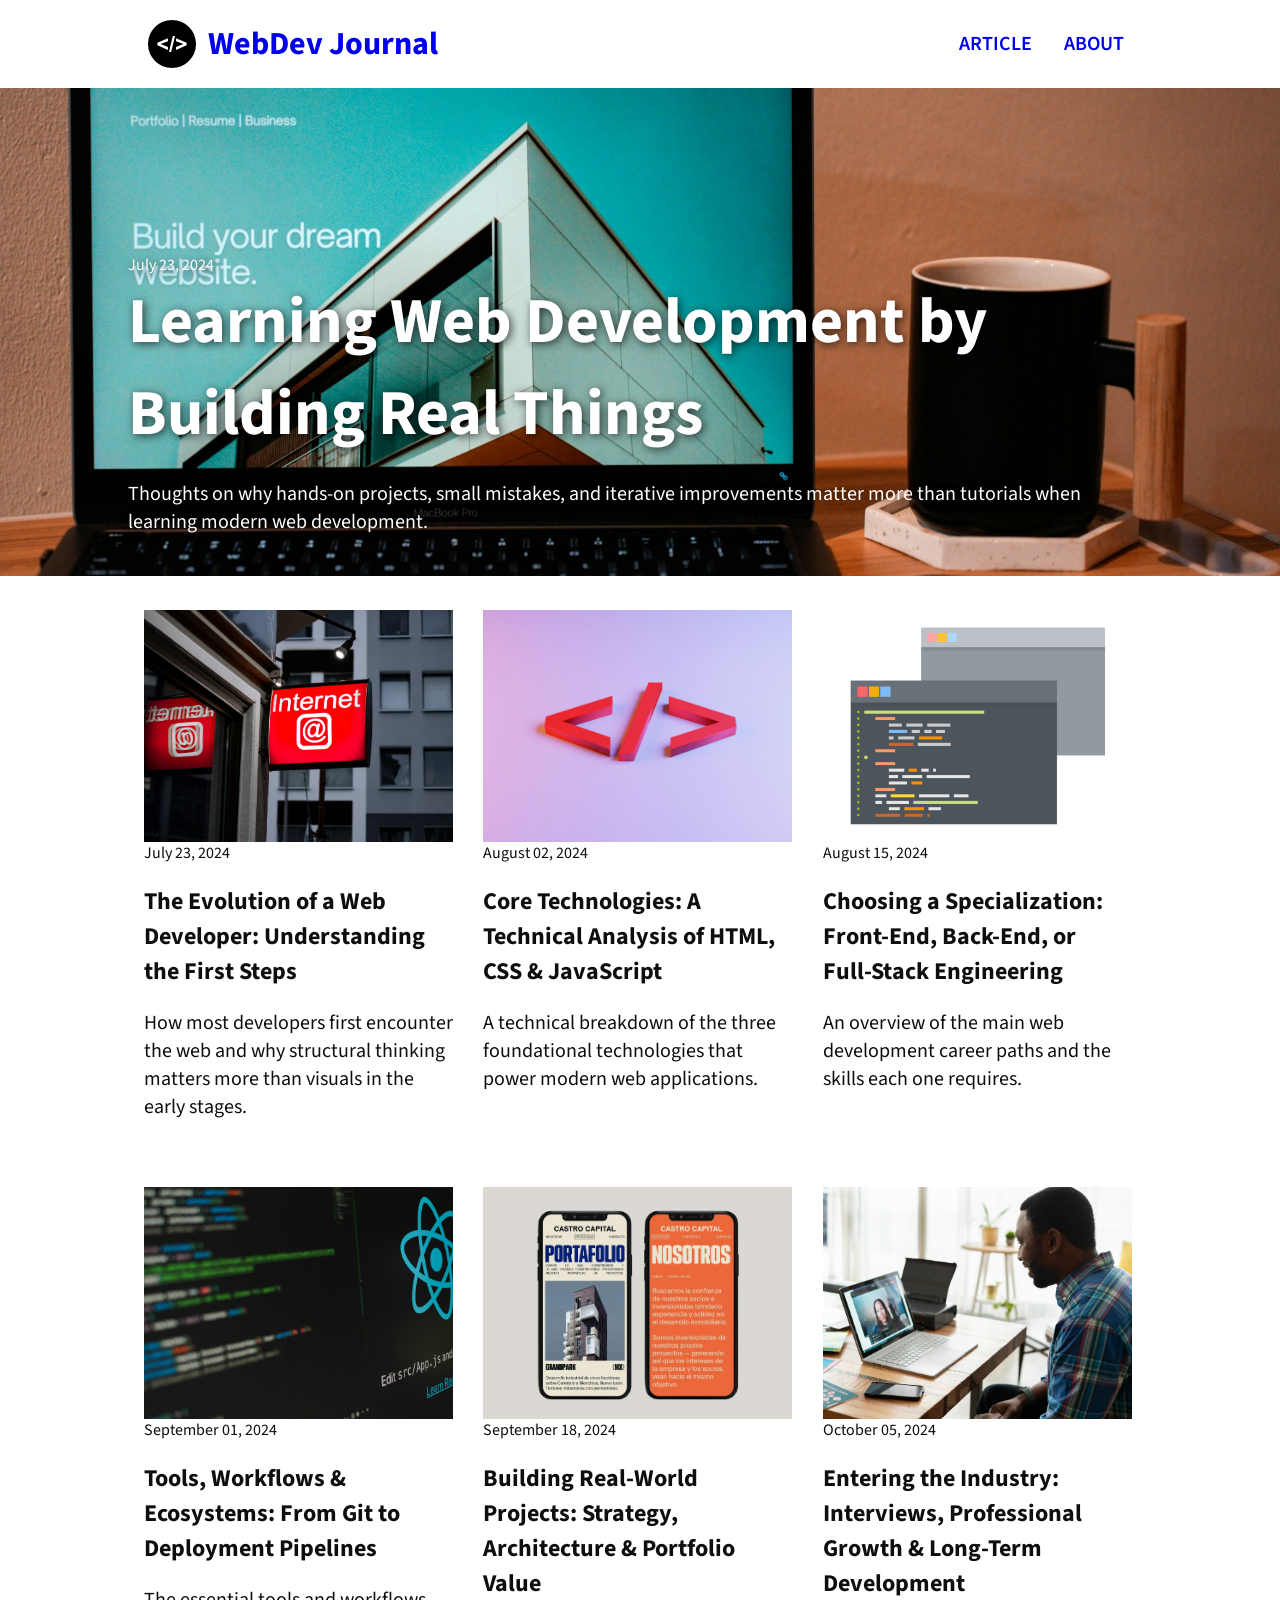
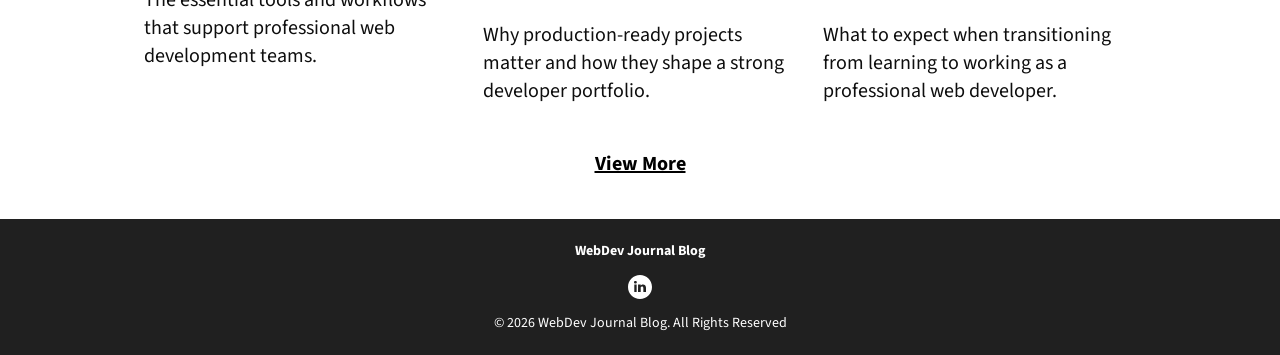
==== commit 09f0d6de: "refactor index.html: improve semantic markup and date accessibility - Replace post date <p> elements" ====
--- a/index.html
+++ b/index.html
@@ -46,7 +46,7 @@
     />
     <!-- Preferred system color-->
 
-    <!-- <meta name="color-scheme" content="light dark" /> -->
+    <meta name="color-scheme" content="light dark" />
 
     <!-- Fonts-->
     <link rel="preconnect" href="https://fonts.googleapis.com" />
@@ -55,6 +55,7 @@
       href="https://fonts.googleapis.com/css2?family=Source+Sans+3:ital,wght@0,200..900;1,200..900&display=swap"
       rel="stylesheet"
     />
+
     <!-- Styles -->
     <link rel="stylesheet" href="./css/style.css" />
 
@@ -63,6 +64,7 @@
   </head>
 
   <body>
+    <a href="#main-content" class="skip-link">Skip to main content</a>
     <header class="site-top-bar">
       <div class="site-branding-title">
         <svg
@@ -98,16 +100,21 @@
 
         <a href="./index.html" class="brand-title">WebDev Journal</a>
       </div>
+
       <nav class="nav-bar" aria-label="Primary navigation">
         <ul class="nav-bar-list">
-          <!-- Home page <li><a href="index.html">Home</a></li> -->
-          <li class="nav-links"><a href="./full-article.html">Article</a></li>
-          <li class="nav-links"><a href="./about.html">About</a></li>
+          <li class="nav-links">
+            <a href="./full-article.html">Article</a>
+          </li>
+          <li class="nav-links">
+            <a href="./about.html">About</a>
+          </li>
         </ul>
       </nav>
     </header>
-    <main>
-      <section class="latest-post-section">
+
+    <main id="main-content">
+      <article class="latest-post-section">
         <div class="latest-post-img-wrapper">
           <img
             src="./images/building-website.jpg"
@@ -116,7 +123,7 @@
           />
         </div>
         <div class="latest-post-content">
-          <p class="post-date">July 23, 2024</p>
+          <time class="post-date" datetime="2024-07-23"> July 23, 2024 </time>
           <h1 class="latest-post-title">
             Learning Web Development by Building Real Things
           </h1>
@@ -126,15 +133,16 @@
             development.
           </p>
         </div>
-      </section>
-      <div class="posts-container posts-grid">
+      </article>
+
+      <div id="posts-container" class="posts-container posts-grid">
         <!-- POST 1 -->
-        <section class="posts-sections">
+        <article class="posts-sections">
           <div class="post-img-wrapper">
             <img src="./images/internet.jpg" alt="" class="post-img" />
           </div>
 
-          <p class="post-date">July 23, 2024</p>
+          <time class="post-date" datetime="2024-07-23"> July 23, 2024 </time>
 
           <h2 class="post-title">
             The Evolution of a Web Developer: Understanding the First Steps
@@ -144,15 +152,15 @@
             How most developers first encounter the web and why structural
             thinking matters more than visuals in the early stages.
           </p>
-        </section>
+        </article>
 
         <!-- POST 2 -->
-        <section class="posts-sections">
+        <article class="posts-sections">
           <div class="post-img-wrapper">
             <img src="./images/core-tecnology.jpg" alt="" class="post-img" />
           </div>
 
-          <p class="post-date">August 02, 2024</p>
+          <time class="post-date" datetime="2024-08-02"> August 02, 2024 </time>
 
           <h2 class="post-title">
             Core Technologies: A Technical Analysis of HTML, CSS &amp;
@@ -163,15 +171,15 @@
             A technical breakdown of the three foundational technologies that
             power modern web applications.
           </p>
-        </section>
+        </article>
 
         <!-- POST 3 -->
-        <section class="posts-sections">
+        <article class="posts-sections">
           <div class="post-img-wrapper">
             <img src="./images/full-stack.png" alt="" class="post-img" />
           </div>
 
-          <p class="post-date">August 15, 2024</p>
+          <time class="post-date" datetime="2024-08-15"> August 15, 2024 </time>
 
           <h2 class="post-title">
             Choosing a Specialization: Front‑End, Back‑End, or Full‑Stack
@@ -182,15 +190,17 @@
             An overview of the main web development career paths and the skills
             each one requires.
           </p>
-        </section>
+        </article>
 
         <!-- POST 4 -->
-        <section class="posts-sections">
+        <article class="posts-sections">
           <div class="post-img-wrapper">
             <img src="./images/framework.jpg" alt="" class="post-img" />
           </div>
 
-          <p class="post-date">September 01, 2024</p>
+          <time class="post-date" datetime="2024-09-01">
+            September 01, 2024
+          </time>
 
           <h2 class="post-title">
             Tools, Workflows &amp; Ecosystems: From Git to Deployment Pipelines
@@ -200,15 +210,17 @@
             The essential tools and workflows that support professional web
             development teams.
           </p>
-        </section>
+        </article>
 
         <!-- POST 5 -->
-        <section class="posts-sections">
+        <article class="posts-sections">
           <div class="post-img-wrapper">
             <img src="./images/portfolio.jpg" alt="" class="post-img" />
           </div>
 
-          <p class="post-date">September 18, 2024</p>
+          <time class="post-date" datetime="2024-09-18">
+            September 18, 2024
+          </time>
 
           <h2 class="post-title">
             Building Real‑World Projects: Strategy, Architecture &amp; Portfolio
@@ -219,15 +231,17 @@
             Why production‑ready projects matter and how they shape a strong
             developer portfolio.
           </p>
-        </section>
+        </article>
 
         <!-- POST 6 -->
-        <section class="posts-sections">
+        <article class="posts-sections">
           <div class="post-img-wrapper">
             <img src="./images/interview.jpg" alt="" class="post-img" />
           </div>
 
-          <p class="post-date">October 05, 2024</p>
+          <time class="post-date" datetime="2024-10-05">
+            October 05, 2024
+          </time>
 
           <h2 class="post-title">
             Entering the Industry: Interviews, Professional Growth &amp;
@@ -238,10 +252,19 @@
             What to expect when transitioning from learning to working as a
             professional web developer.
           </p>
-        </section>
+        </article>
       </div>
-      <button type="button" class="load-more-posts-btn">View More</button>
+
+      <button
+        type="button"
+        class="load-more-btn"
+        aria-controls="posts-container"
+        aria-label="Load more blog posts"
+      >
+        View More
+      </button>
     </main>
+
     <footer class="site-footer">
       <strong class="footer-title">WebDev Journal Blog</strong>
 
--- a/css/style.css
+++ b/css/style.css
@@ -32,6 +32,12 @@
   padding-top: 0;
 }
 
+.posts-grid {
+  display: grid;
+  gap: 2.5625rem;
+  grid-template-columns: repeat(auto-fit, minmax(414px, 1fr));
+}
+
 /* ==================================================
    Typography
    ================================================== */
@@ -54,6 +60,30 @@
   font-size: clamp(0.875rem, 3vw, 1.25rem);
 }
 
+/* =====================================================
+   Skip Link (WCAG 2.2 – Bypass Blocks)
+   -----------------------------------------------------
+   Provides a keyboard-accessible way to skip repetitive
+   navigation and jump directly to the main content.
+   - Visible only when focused
+   - Satisfies WCAG 2.4.1 (Bypass Blocks)
+   ===================================================== */
+
+.skip-link {
+  position: absolute;
+  top: -40px;
+  left: 0;
+  background: #000;
+  color: #fff;
+  padding: 0.5rem 1rem;
+  z-index: 1000;
+  text-decoration: none;
+}
+
+.skip-link:focus {
+  top: 0;
+}
+
 /* ==================================================
    Header
    ================================================== */
@@ -62,10 +92,8 @@
   display: flex;
   flex-direction: column;
   gap: 0.5rem;
-
   padding-block: clamp(1rem, 5vw, 1.25rem);
   padding-inline: 1.25rem;
-
   width: 100%;
 }
 
@@ -148,10 +176,10 @@
    ================================================== */
 
 .latest-post-section {
-  display: flex;
   align-items: flex-end;
   aspect-ratio: 414 / 293;
   color: rgb(255, 255, 255, 1);
+  display: flex;
   margin-bottom: 2.125rem;
   margin-inline: -1.25rem;
   padding: 1.25rem;
@@ -182,17 +210,17 @@
 }
 
 .post-img {
+  display: block;
   height: 100%;
   object-fit: cover;
   width: 100%;
-  display: block;
 }
 
 /* ==================================================
    Buttons
    ================================================== */
 
-.load-more-posts-btn {
+.load-more-btn {
   background-color: rgb(255, 255, 255, 1);
   border: none;
   cursor: pointer;
@@ -216,6 +244,12 @@
     margin-inline: auto;
     padding-inline: 1.25rem;
   }
+
+  .posts-grid {
+    column-gap: 1.625rem;
+    grid-template-columns: repeat(auto-fit, minmax(min(100%, 309px), 1fr));
+    row-gap: 2.875rem;
+  }
 }
 
 @media (min-width: 1086px) {
@@ -227,9 +261,10 @@
     aspect-ratio: 309 / 232;
     max-width: 309px;
   }
+
   .latest-post-content {
+    margin: 0 auto;
     width: 80%;
-    margin: 0 auto;
   }
 
   .latest-post-section {
@@ -238,21 +273,8 @@
   }
 
   .posts-container {
-    max-width: 80%;
     margin: 0 auto;
-  }
-}
-
-.posts-grid {
-  display: grid;
-  grid-template-columns: repeat(auto-fit, minmax(414px, 1fr));
-  gap: 2.5625rem;
-}
-
-@media (min-width: 414px) {
-  .posts-grid {
-    grid-template-columns: repeat(auto-fit, minmax(309px, 1fr));
-    row-gap: 2.875rem;
-    column-gap: 1.625rem;
-  }
-}
+    min-width: 980px; /* 3 columns threshold */
+    width: 80%;
+  }
+}
